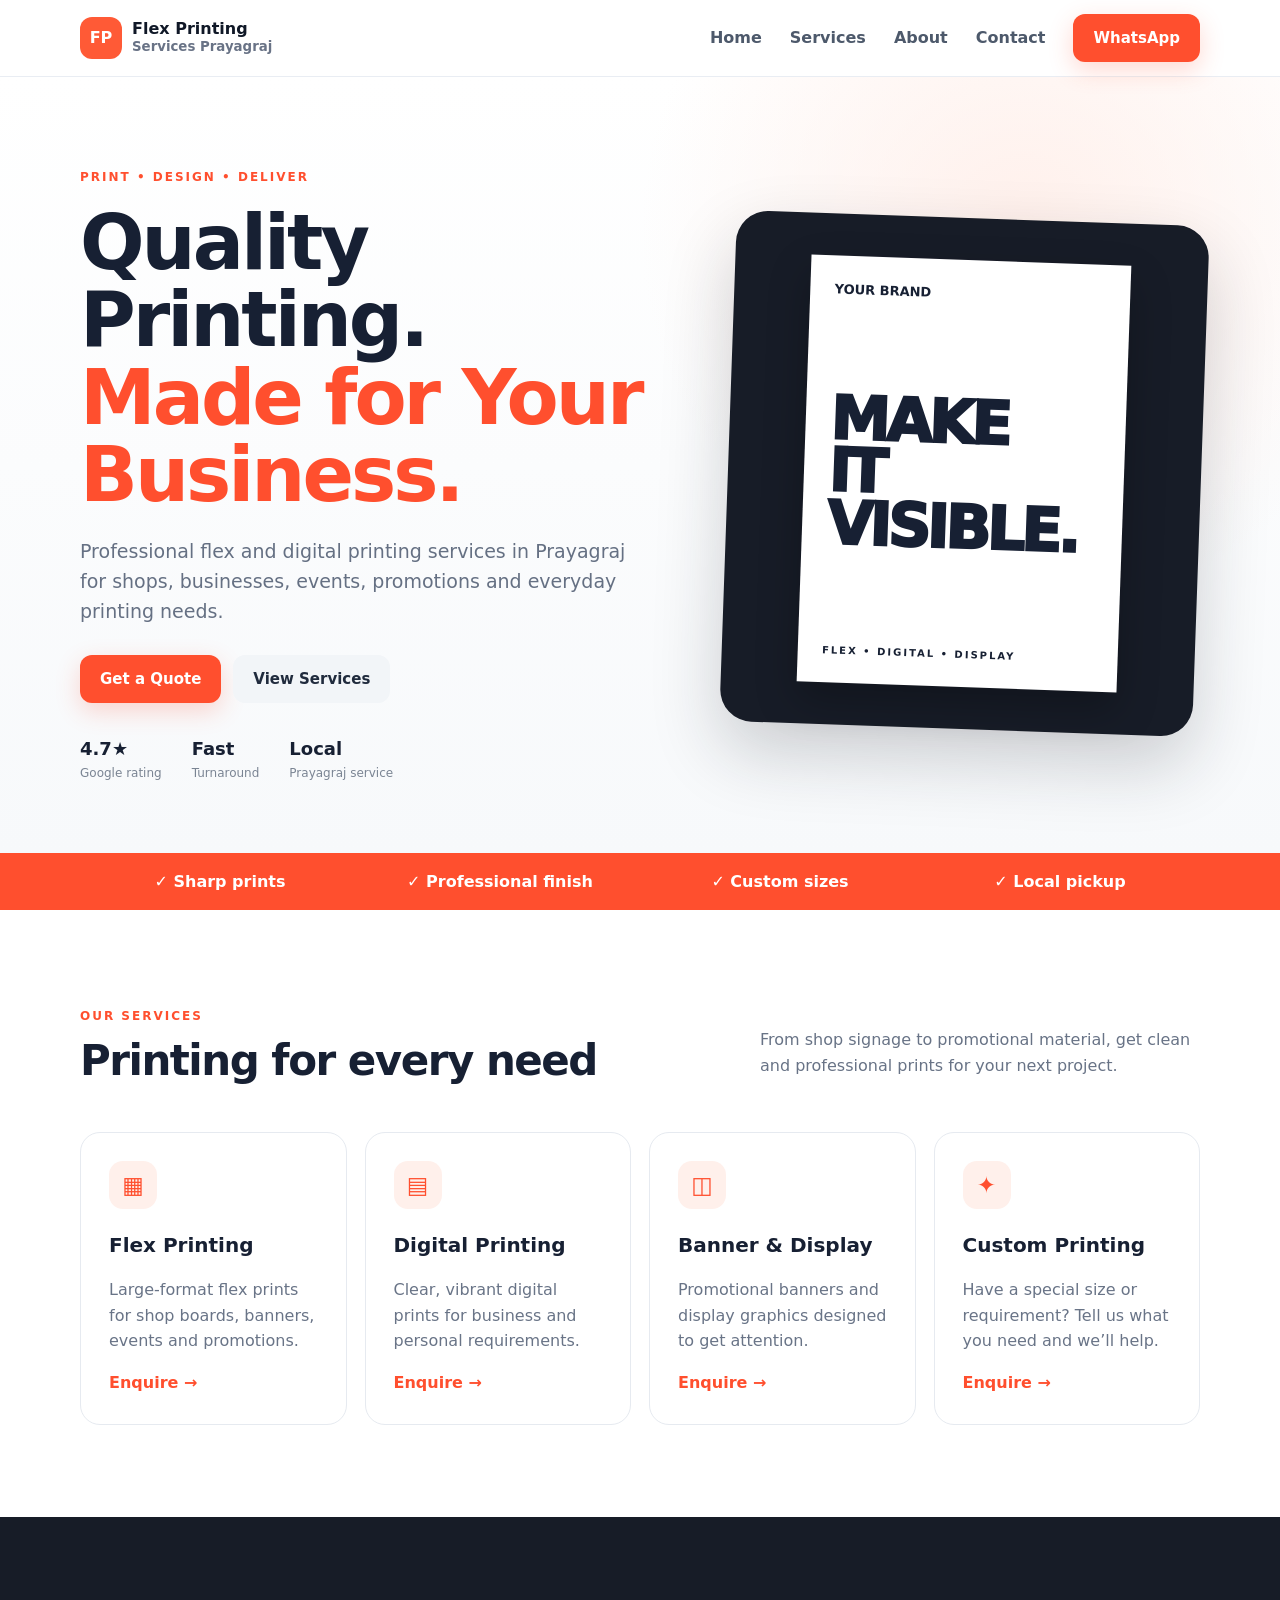
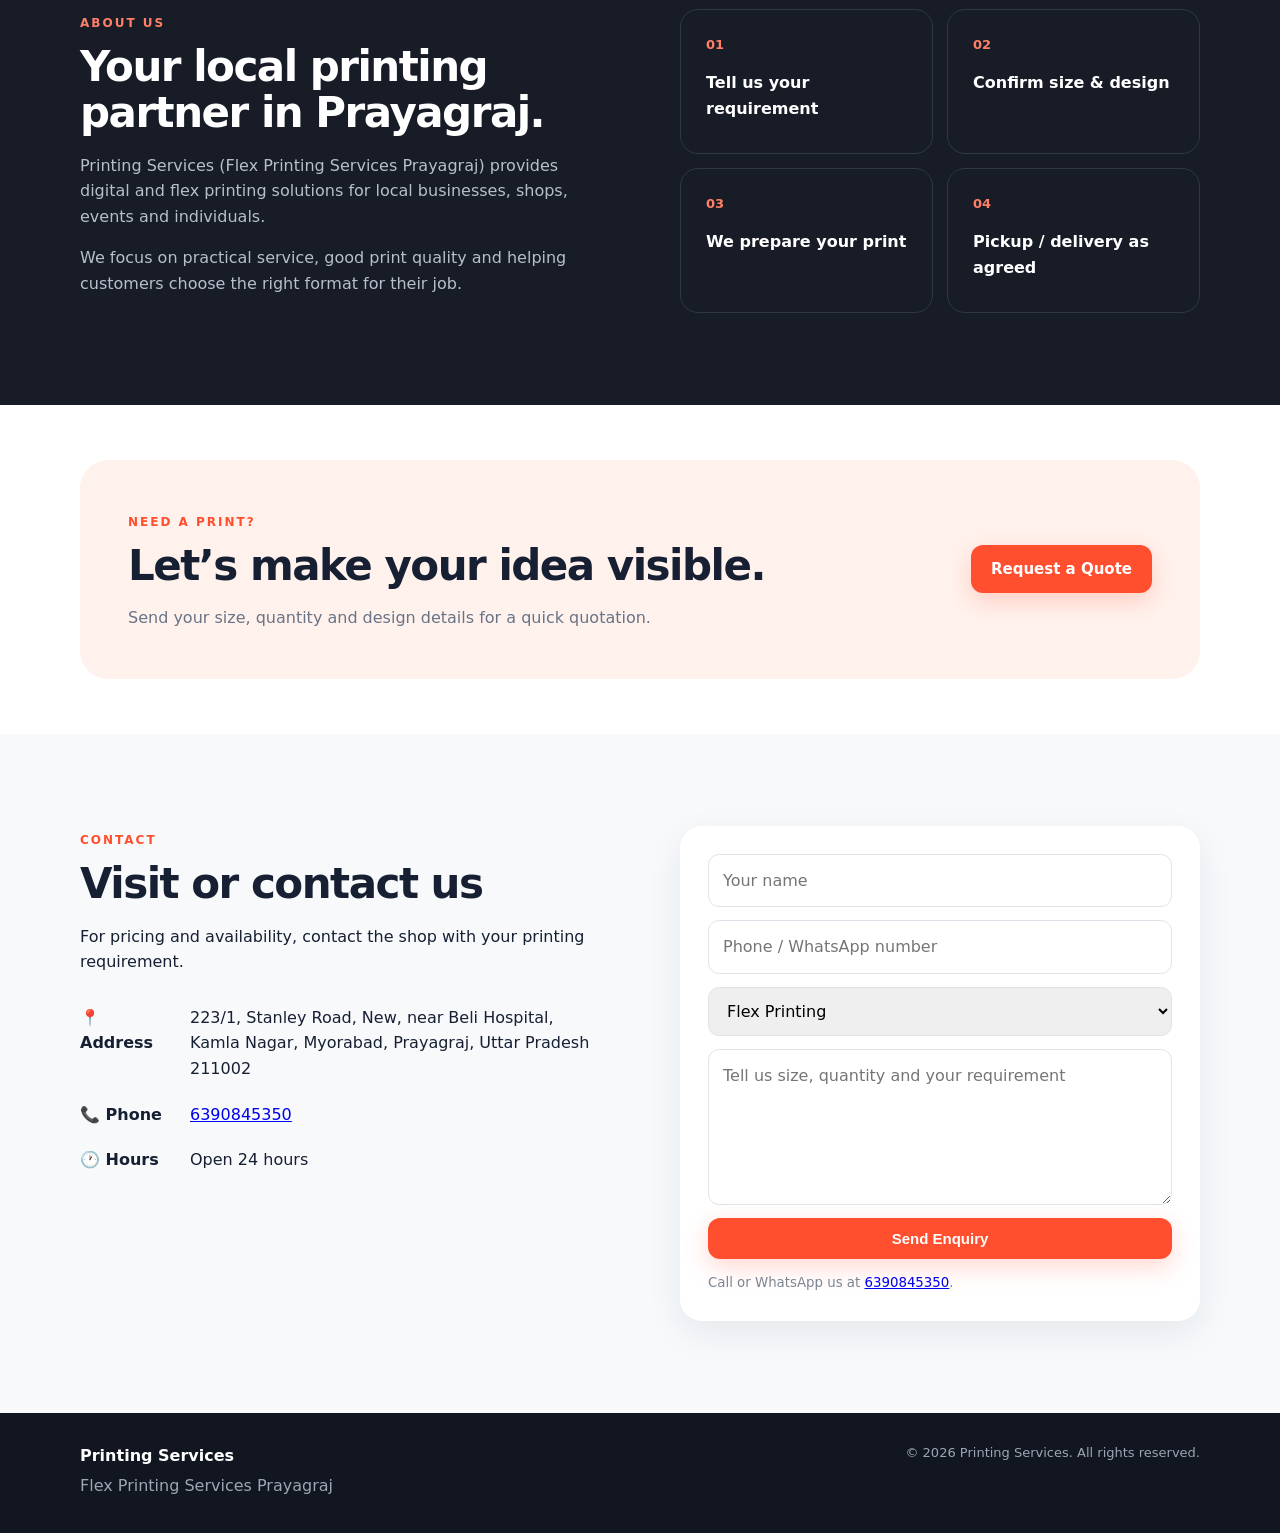
==== index.html @ 1b42f64e "Add files via upload" ====
<!doctype html>
<html lang="en">
<head>
  <meta charset="utf-8">
  <meta name="viewport" content="width=device-width, initial-scale=1">
  <title>Printing Services | Flex Printing Services Prayagraj</title>
  <meta name="keywords" content="flex printing Prayagraj, flex printing services Prayagraj, digital printing Prayagraj, banner printing Prayagraj, printing services near me, flex banner, shop board printing, advertising banner printing, large format printing Prayagraj">
  <meta name="description" content="Printing Services (Flex Printing Services Prayagraj) — digital printing and flex printing services in Prayagraj, Uttar Pradesh.">
  <link rel="stylesheet" href="style.css">
</head>
<body>
<header class="header">
  <div class="container nav">
    <a class="brand" href="#home"><span class="brand-mark">FP</span><span>Flex Printing<br><small>Services Prayagraj</small></span></a>
    <button class="menu" aria-label="Open menu">☰</button>
    <nav>
      <a href="#home">Home</a>
      <a href="#services">Services</a>
      <a href="#about">About</a>
      <a href="#contact">Contact</a>
    </nav>
    <a class="btn btn-primary nav-cta" href="https://wa.me/916390845350" target="_blank" rel="noopener">WhatsApp</a>
  </div>
</header>

<main id="home">
  <section class="hero">
    <div class="container hero-grid">
      <div>
        <span class="eyebrow">PRINT • DESIGN • DELIVER</span>
        <h1>Quality Printing.<br><span>Made for Your Business.</span></h1>
        <p class="lead">Professional flex and digital printing services in Prayagraj for shops, businesses, events, promotions and everyday printing needs.</p>
        <div class="actions">
          <a class="btn btn-primary" href="#contact">Get a Quote</a>
          <a class="btn btn-light" href="#services">View Services</a>
        </div>
        <div class="trust">
          <div><strong>4.7★</strong><span>Google rating</span></div>
          <div><strong>Fast</strong><span>Turnaround</span></div>
          <div><strong>Local</strong><span>Prayagraj service</span></div>
        </div>
      </div>
      <div class="hero-card">
        <div class="print-sheet">
          <div class="sheet-top">YOUR BRAND</div>
          <div class="sheet-title">MAKE<br>IT<br>VISIBLE.</div>
          <div class="sheet-bottom">FLEX • DIGITAL • DISPLAY</div>
        </div>
      </div>
    </div>
  </section>

  <section class="strip">
    <div class="container strip-grid">
      <span>✓ Sharp prints</span><span>✓ Professional finish</span><span>✓ Custom sizes</span><span>✓ Local pickup</span>
    </div>
  </section>

  <section id="services" class="section">
    <div class="container">
      <div class="section-head">
        <div><span class="eyebrow">OUR SERVICES</span><h2>Printing for every need</h2></div>
        <p>From shop signage to promotional material, get clean and professional prints for your next project.</p>
      </div>
      <div class="cards">
        <article class="card"><div class="icon">▦</div><h3>Flex Printing</h3><p>Large-format flex prints for shop boards, banners, events and promotions.</p><a href="#contact">Enquire →</a></article>
        <article class="card"><div class="icon">▤</div><h3>Digital Printing</h3><p>Clear, vibrant digital prints for business and personal requirements.</p><a href="#contact">Enquire →</a></article>
        <article class="card"><div class="icon">◫</div><h3>Banner & Display</h3><p>Promotional banners and display graphics designed to get attention.</p><a href="#contact">Enquire →</a></article>
        <article class="card"><div class="icon">✦</div><h3>Custom Printing</h3><p>Have a special size or requirement? Tell us what you need and we’ll help.</p><a href="#contact">Enquire →</a></article>
      </div>
    </div>
  </section>

  <section id="about" class="section dark">
    <div class="container about-grid">
      <div>
        <span class="eyebrow">ABOUT US</span>
        <h2>Your local printing partner in Prayagraj.</h2>
        <p>Printing Services (Flex Printing Services Prayagraj) provides digital and flex printing solutions for local businesses, shops, events and individuals.</p>
        <p>We focus on practical service, good print quality and helping customers choose the right format for their job.</p>
      </div>
      <div class="facts">
        <div><b>01</b><span>Tell us your requirement</span></div>
        <div><b>02</b><span>Confirm size & design</span></div>
        <div><b>03</b><span>We prepare your print</span></div>
        <div><b>04</b><span>Pickup / delivery as agreed</span></div>
      </div>
    </div>
  </section>

  <section class="section quote">
    <div class="container quote-box">
      <div><span class="eyebrow">NEED A PRINT?</span><h2>Let’s make your idea visible.</h2><p>Send your size, quantity and design details for a quick quotation.</p></div>
      <a class="btn btn-primary" href="#contact">Request a Quote</a>
    </div>
  </section>

  <section id="contact" class="section contact">
    <div class="container contact-grid">
      <div>
        <span class="eyebrow">CONTACT</span>
        <h2>Visit or contact us</h2>
        <p>For pricing and availability, contact the shop with your printing requirement.</p>
        <div class="contact-list">
          <div><b>📍 Address</b><span>223/1, Stanley Road, New, near Beli Hospital,<br>Kamla Nagar, Myorabad, Prayagraj, Uttar Pradesh 211002</span></div>
          <div><b>📞 Phone</b><span><a href="tel:+916390845350">6390845350</a></span></div><div><b>🕐 Hours</b><span>Open 24 hours</span></div>
        </div>
      </div>
      <form class="form" onsubmit="sendMessage(event)">
        <input id="name" required placeholder="Your name">
        <input id="phone" required placeholder="Phone / WhatsApp number">
        <select id="service"><option>Flex Printing</option><option>Digital Printing</option><option>Banner & Display</option><option>Custom Printing</option></select>
        <textarea id="message" rows="5" placeholder="Tell us size, quantity and your requirement"></textarea>
        <button class="btn btn-primary" type="submit">Send Enquiry</button>
        <small>Call or WhatsApp us at <a href="tel:+916390845350">6390845350</a>.</small>
      </form>
    </div>
  </section>
</main>

<footer>
  <div class="container footer-grid">
    <div><b>Printing Services</b><p>Flex Printing Services Prayagraj</p></div>
    <div>© <span id="year"></span> Printing Services. All rights reserved.</div>
  </div>
</footer>
<script src="script.js"></script>
</body>
</html>
---- style.css ----
*{box-sizing:border-box}html{scroll-behavior:smooth}body{margin:0;font-family:Inter,system-ui,-apple-system,Segoe UI,Roboto,Arial,sans-serif;color:#172033;background:#fff;line-height:1.6}.container{width:min(1120px,92%);margin:auto}.header{position:sticky;top:0;z-index:20;background:rgba(255,255,255,.94);backdrop-filter:blur(12px);border-bottom:1px solid #e9edf3}.nav{height:76px;display:flex;align-items:center;gap:28px}.brand{display:flex;align-items:center;gap:10px;color:#101827;text-decoration:none;font-weight:800;line-height:1.05}.brand small{font-weight:600;color:#697386}.brand-mark{width:42px;height:42px;border-radius:12px;display:grid;place-items:center;background:#ff5a36;color:#fff;font-weight:900}nav{margin-left:auto;display:flex;gap:28px}nav a{color:#4d596b;text-decoration:none;font-weight:650}nav a:hover{color:#ff4d2e}.btn{display:inline-flex;align-items:center;justify-content:center;border:0;border-radius:12px;padding:12px 20px;text-decoration:none;font-weight:800;cursor:pointer;font-size:15px}.btn-primary{background:#ff4f2e;color:#fff;box-shadow:0 8px 24px rgba(255,79,46,.22)}.btn-light{background:#f2f5f8;color:#202b3d}.menu{display:none;background:none;border:0;font-size:25px}.hero{padding:86px 0 70px;background:radial-gradient(circle at 80% 20%,#fff0eb,transparent 32%),linear-gradient(180deg,#fff,#f7f9fb)}.hero-grid{display:grid;grid-template-columns:1.1fr .9fr;gap:70px;align-items:center}.eyebrow{font-size:12px;letter-spacing:2px;font-weight:900;color:#ff4f2e}.hero h1{font-size:clamp(44px,6vw,76px);line-height:1.02;letter-spacing:-3px;margin:15px 0 22px}.hero h1 span{color:#ff4f2e}.lead{font-size:19px;color:#657083;max-width:650px}.actions{display:flex;gap:12px;margin:28px 0}.trust{display:flex;gap:30px;margin-top:32px}.trust div{display:flex;flex-direction:column}.trust strong{font-size:18px}.trust span{font-size:12px;color:#7a8493}.hero-card{min-height:450px;display:grid;place-items:center;border-radius:32px;background:#171c27;padding:42px;box-shadow:0 30px 70px rgba(23,28,39,.2);transform:rotate(2deg)}.print-sheet{width:min(320px,90%);aspect-ratio:3/4;background:#fff;padding:24px;box-shadow:0 18px 40px rgba(0,0,0,.25);display:flex;flex-direction:column}.sheet-top{font-weight:900;font-size:13px}.sheet-title{font-size:60px;line-height:.88;font-weight:950;letter-spacing:-4px;margin:auto 0}.sheet-bottom{font-size:10px;letter-spacing:2px;font-weight:800}.strip{background:#ff4f2e;color:#fff}.strip-grid{display:grid;grid-template-columns:repeat(4,1fr);padding:16px 0;font-weight:750;text-align:center}.section{padding:92px 0}.section-head{display:flex;justify-content:space-between;gap:40px;align-items:end;margin-bottom:38px}.section-head h2,.about-grid h2,.quote-box h2,.contact h2{font-size:42px;line-height:1.1;letter-spacing:-1.5px;margin:10px 0}.section-head p{max-width:440px;color:#687386}.cards{display:grid;grid-template-columns:repeat(4,1fr);gap:18px}.card{border:1px solid #e6eaf0;border-radius:20px;padding:28px;background:#fff;transition:.2s}.card:hover{transform:translateY(-5px);box-shadow:0 15px 35px rgba(20,30,50,.08)}.icon{width:48px;height:48px;border-radius:14px;background:#fff0eb;color:#ff4f2e;display:grid;place-items:center;font-size:23px;font-weight:900}.card h3{margin:20px 0 8px;font-size:20px}.card p{color:#697487;min-height:75px}.card a{color:#ff4f2e;font-weight:800;text-decoration:none}.dark{background:#171c27;color:#fff}.dark .eyebrow{color:#ff8066}.dark p{color:#b7bfcc}.about-grid{display:grid;grid-template-columns:1fr 1fr;gap:80px}.facts{display:grid;grid-template-columns:1fr 1fr;gap:14px}.facts div{border:1px solid #303847;border-radius:18px;padding:25px;display:flex;flex-direction:column;gap:15px}.facts b{font-size:13px;color:#ff8066}.facts span{font-weight:750}.quote{padding:55px 0}.quote-box{border-radius:28px;padding:48px;background:#fff2ed;display:flex;align-items:center;justify-content:space-between;gap:30px}.quote-box p{color:#687386;margin-bottom:0}.contact{background:#f7f9fb}.contact-grid{display:grid;grid-template-columns:1fr 1fr;gap:80px}.contact-list{margin-top:30px;display:grid;gap:20px}.contact-list div{display:flex;gap:15px}.contact-list b{min-width:95px}.form{background:#fff;padding:28px;border-radius:22px;box-shadow:0 12px 35px rgba(30,40,60,.08);display:grid;gap:13px}.form input,.form select,.form textarea{width:100%;border:1px solid #dfe4eb;border-radius:11px;padding:13px 14px;font:inherit;outline:none}.form input:focus,.form select:focus,.form textarea:focus{border-color:#ff4f2e}.form small{color:#7c8593}footer{background:#111620;color:#fff;padding:30px 0}.footer-grid{display:flex;justify-content:space-between;gap:20px}.footer-grid p{margin:4px 0;color:#9ca6b5}.footer-grid div:last-child{color:#9ca6b5;font-size:13px}@media(max-width:800px){nav,.nav-cta{display:none}.menu{display:block;margin-left:auto}.hero{padding-top:55px}.hero-grid,.about-grid,.contact-grid{grid-template-columns:1fr}.hero-card{min-height:360px}.cards{grid-template-columns:1fr 1fr}.strip-grid{grid-template-columns:1fr 1fr;gap:8px}.section-head{display:block}.section-head p{margin-top:20px}.quote-box{display:block}.quote-box .btn{margin-top:22px}.footer-grid{display:block}.hero h1{letter-spacing:-2px}}@media(max-width:520px){.cards{grid-template-columns:1fr}.facts{grid-template-columns:1fr}.trust{gap:18px}.hero-card{padding:28px}.print-sheet{width:260px}.section{padding:65px 0}.section-head h2,.about-grid h2,.quote-box h2,.contact h2{font-size:34px}}
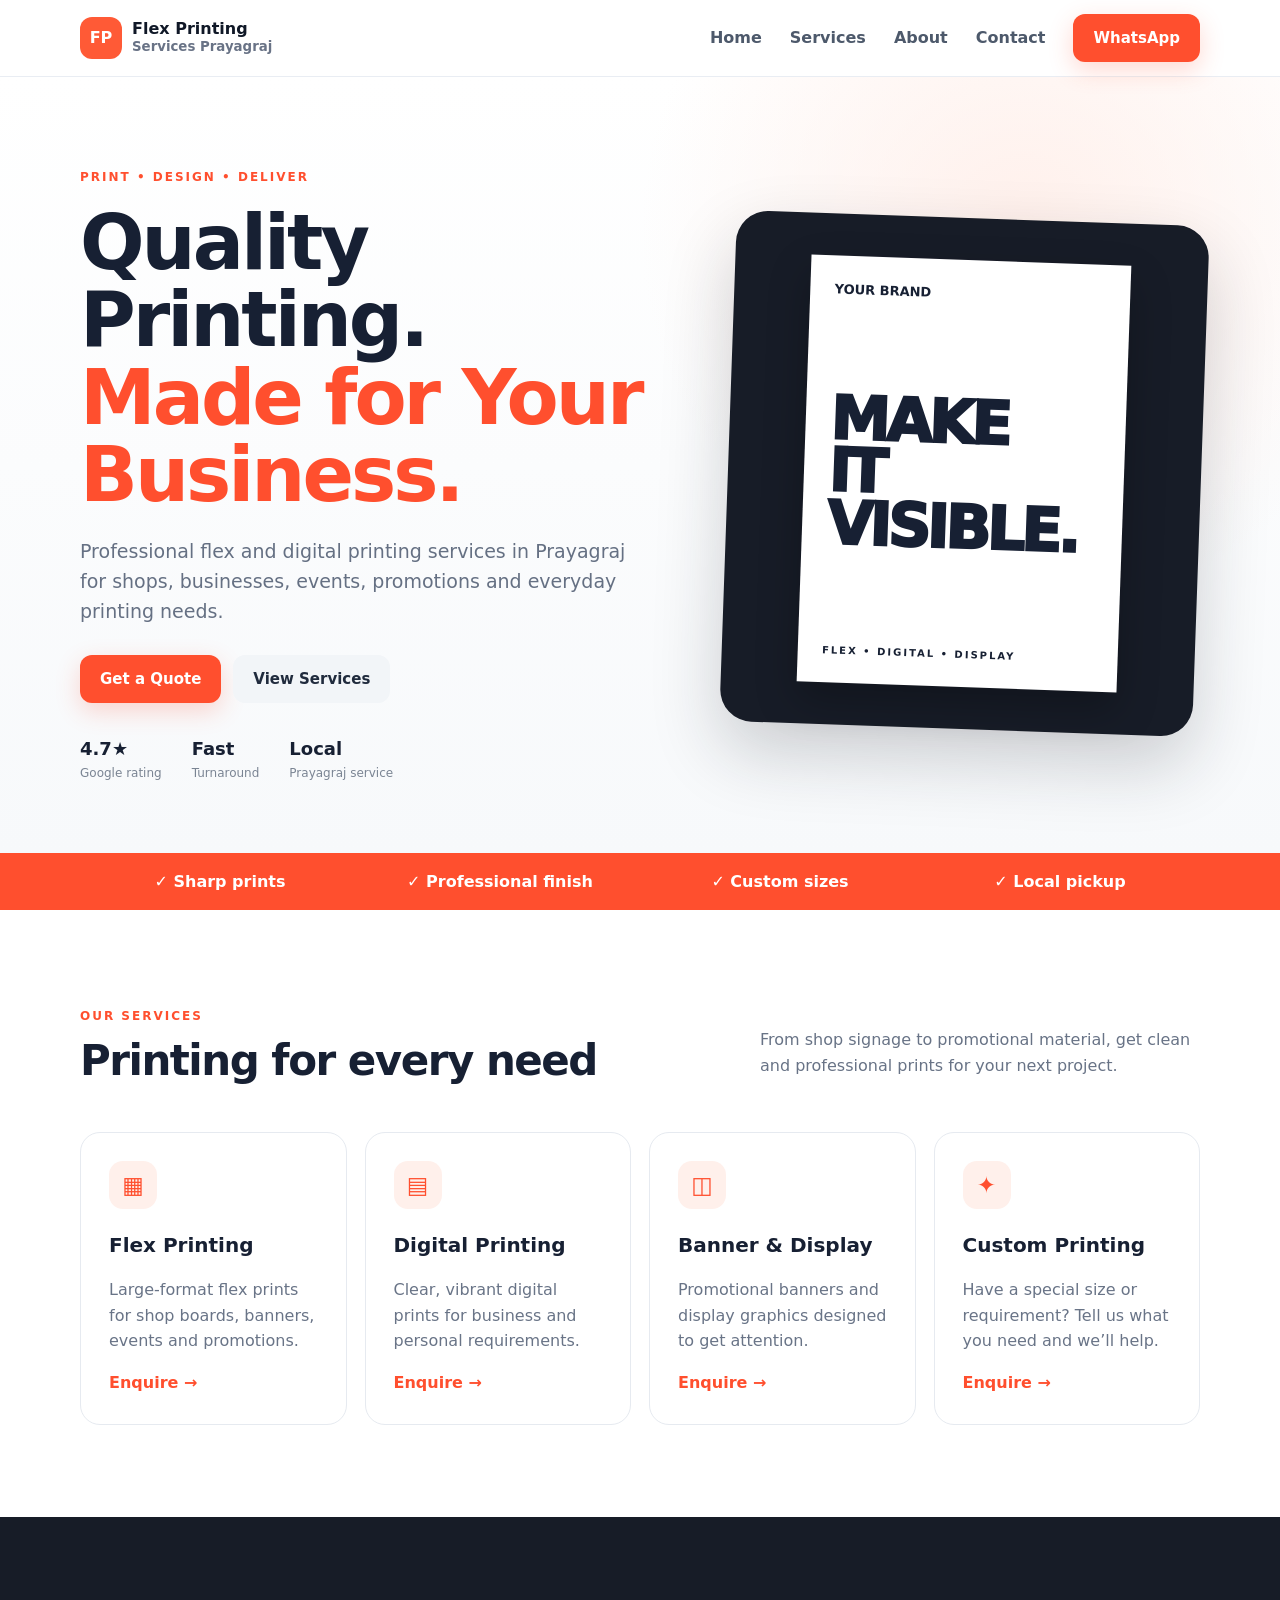
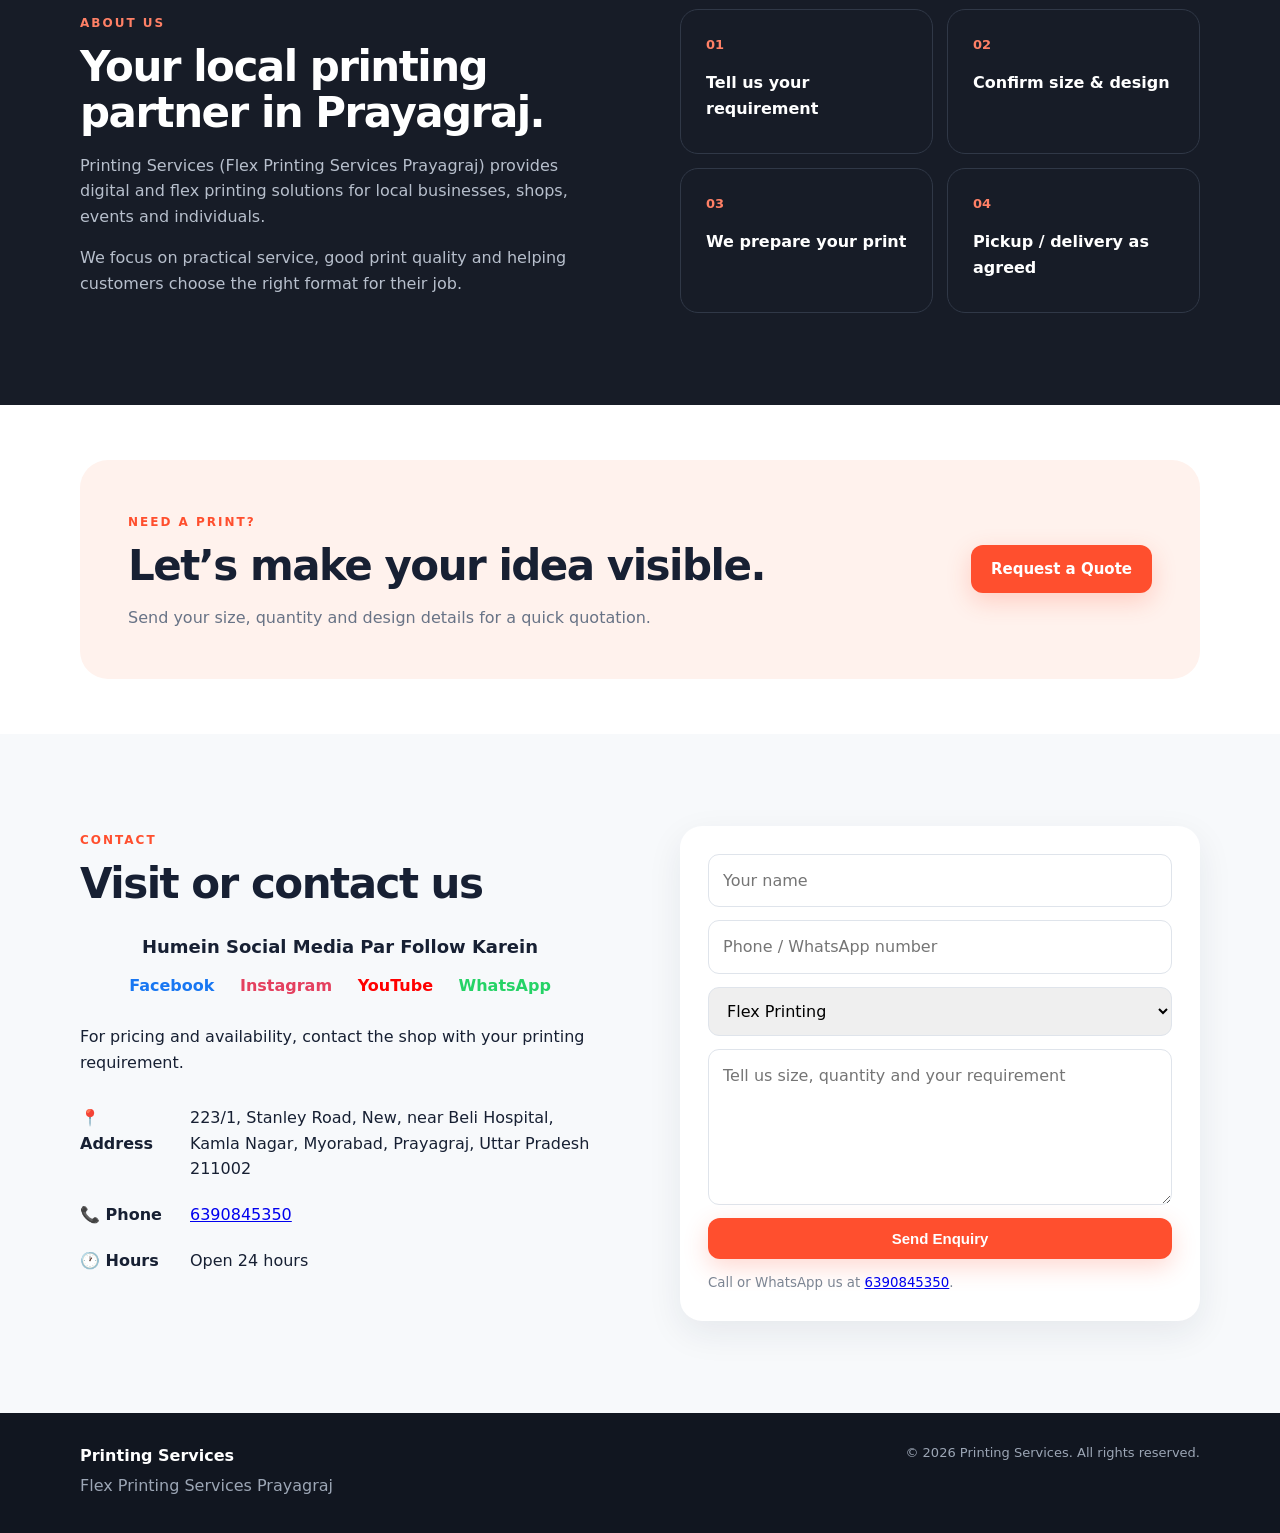
==== commit 9a47d019: "Add social media links to contact section Added social media links for Facebook, Instagram, YouTube," ====
--- a/index.html
+++ b/index.html
@@ -100,6 +100,30 @@
       <div>
         <span class="eyebrow">CONTACT</span>
         <h2>Visit or contact us</h2>
+        <!-- Social Media Links Section -->
+<div class="social-links-container" style="text-align: center; margin: 25px 0;">
+  <h3 style="margin-bottom: 12px; font-size: 18px;">Humein Social Media Par Follow Karein</h3>
+  
+  <!-- Facebook Link -->
+  <a href="https://www.facebook.com/radhey.s.soni.1" target="_blank" style="margin: 0 10px; text-decoration: none; font-weight: bold; color: #1877F2;">
+    Facebook
+  </a>
+  
+  <!-- Instagram Link -->
+  <a href="https://www.instagram.com/printing_press_prayagraj/" target="_blank" style="margin: 0 10px; text-decoration: none; font-weight: bold; color: #E4405F;">
+    Instagram
+  </a>
+  
+  <!-- YouTube Link -->
+  <a href="https://www.youtube.com/@printingsariveces3457" target="_blank" style="margin: 0 10px; text-decoration: none; font-weight: bold; color: #FF0000;">
+    YouTube
+  </a>
+  
+  <!-- WhatsApp Direct Link -->
+  <a href="https://wa.me/916390845350" target="_blank" style="margin: 0 10px; text-decoration: none; font-weight: bold; color: #25D366;">
+    WhatsApp
+  </a>
+</div>
         <p>For pricing and availability, contact the shop with your printing requirement.</p>
         <div class="contact-list">
           <div><b>📍 Address</b><span>223/1, Stanley Road, New, near Beli Hospital,<br>Kamla Nagar, Myorabad, Prayagraj, Uttar Pradesh 211002</span></div>
